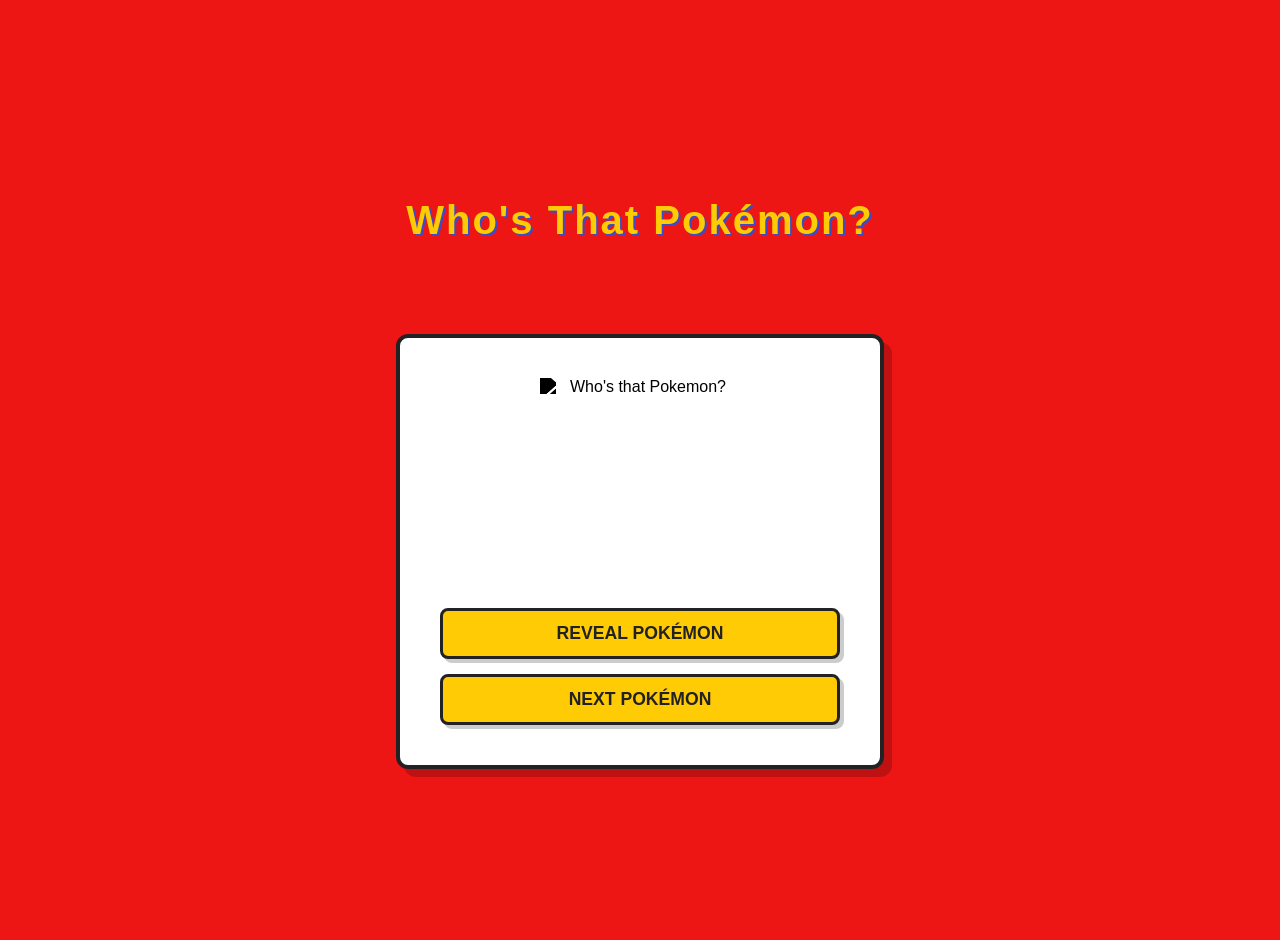
==== index.html @ 76d73d39 "milestone one. data shows on page." ====
<!DOCTYPE html>
<html lang="en">
<head>
    <meta charset="UTF-8">
    <meta name="viewport" content="width=device-width, initial-scale=1.0">
    <title>Guess the Pokemon</title>
    <link rel="stylesheet" href="./CSS/style.css">
</head>
<body>
    <h1>Who's That Pokémon?</h1>
    <h1 id="pokemonName"></h1>
    
    <div class="container">
        <img alt="Who's that Pokemon?" id="pokemonsilhouette" class="pokemon-silhouette" draggable="false" oncontextmenu="return false;">
        <button class="btn btn-reveal" onclick="revealPokemon()">Reveal Pokémon</button>
        <button class="btn btn-next" onclick="startGame()">Next Pokémon</button>
    </div>

    <script src="./JS/Pokemon.js"></script>
</body>
</html>
---- CSS/style.css ----
body {
    font-family: -apple-system, BlinkMacSystemFont, "Segoe UI", Roboto, Helvetica, Arial, sans-serif;
    background-color: #EE1515;
    color: #333;
    display: flex;
    flex-direction: column;
    align-items: center;
    justify-content: center;
    min-height: 100vh;
    margin: 0;
    padding: 20px;
}

h1 {
    font-size: 2.5rem;
    margin-bottom: 2rem;
    color: #FFCB05;
    text-shadow: 2px 2px 0px #3B4CCA;
    letter-spacing: 2px;
}

.container {
    background-color: #ffffff;
    border: 4px solid #222224;
    border-radius: 12px;
    padding: 40px;
    box-shadow: 8px 8px 0px rgba(0, 0, 0, 0.2);
    text-align: center;
    width: 100%;
    max-width: 400px;
}

.pokemon-silhouette {
    filter: brightness(0); 
    width: 200px; 
    height: 200px;
    object-fit: contain;
    display: block;
    margin: 0 auto 30px auto; 
    user-select: none; 
    -webkit-user-drag: none;
}

.pokemon-silhouette.revealed {
    filter: none;
}

button.btn {
    background-color: #FFCB05;
    color: #222224;
    font-size: 1.1rem;
    font-weight: bold;
    padding: 12px 20px;
    border: 3px solid #222224;
    border-radius: 8px;
    cursor: pointer;
    width: 100%;
    text-transform: uppercase;
    box-shadow: 4px 4px 0px rgba(0, 0, 0, 0.2);
    transition: transform 0.1s, box-shadow 0.1s;
    margin-bottom: 15px;
}

button.btn:last-child {
    margin-bottom: 0;
}

button.btn:hover {
    background-color: #f7c320;
}

button.btn:active {
    transform: translate(2px, 2px);
    box-shadow: 2px 2px 0px rgba(0, 0, 0, 0.2);
}
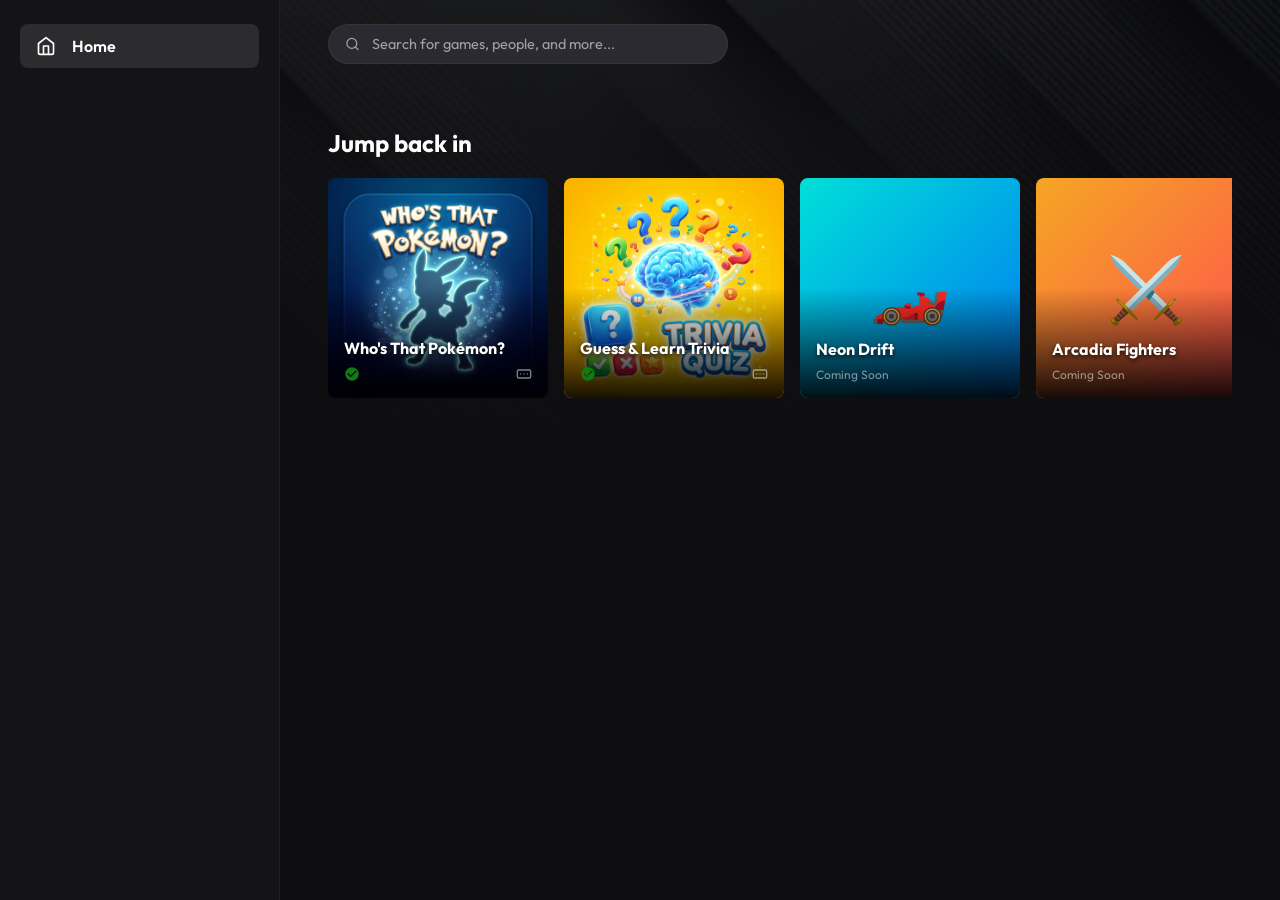
==== commit 80dd5ab6: "added triva game" ====
--- a/index.html
+++ b/index.html
@@ -3,19 +3,149 @@
 <head>
     <meta charset="UTF-8">
     <meta name="viewport" content="width=device-width, initial-scale=1.0">
-    <title>Guess the Pokemon</title>
-    <link rel="stylesheet" href="./CSS/style.css">
+    <title>ArcadiaX Dashboard</title>
+    <link rel="preconnect" href="https://fonts.googleapis.com">
+    <link rel="preconnect" href="https://fonts.gstatic.com" crossorigin>
+    <link href="https://fonts.googleapis.com/css2?family=Outfit:wght@400;500;600;700;800&display=swap" rel="stylesheet">
+    <link rel="stylesheet" href="./CSS/dashboard.css">
+    
+    <!-- Inline simple SVG definition cache to keep HTML clean -->
+    <svg style="display:none;">
+        <defs>
+            <symbol id="icon-xbox" viewBox="0 0 24 24" fill="none" stroke="currentColor" stroke-width="2" stroke-linecap="round" stroke-linejoin="round">
+                <circle cx="12" cy="12" r="10"></circle><path d="M6 12l4-4-4-4"></path><path d="M18 12l-4-4 4-4"></path>
+            </symbol>
+            <symbol id="icon-home" viewBox="0 0 24 24" fill="none" stroke="currentColor" stroke-width="2" stroke-linecap="round" stroke-linejoin="round">
+                <path d="M3 9l9-7 9 7v11a2 2 0 0 1-2 2H5a2 2 0 0 1-2-2z"></path><polyline points="9 22 9 12 15 12 15 22"></polyline>
+            </symbol>
+            <symbol id="icon-library" viewBox="0 0 24 24" fill="none" stroke="currentColor" stroke-width="2" stroke-linecap="round" stroke-linejoin="round">
+                <path d="M4 19.5A2.5 2.5 0 0 1 6.5 17H20"></path><path d="M6.5 2H20v20H6.5A2.5 2.5 0 0 1 4 19.5v-15A2.5 2.5 0 0 1 6.5 2z"></path>
+            </symbol>
+            <symbol id="icon-friends" viewBox="0 0 24 24" fill="none" stroke="currentColor" stroke-width="2" stroke-linecap="round" stroke-linejoin="round">
+                <path d="M17 21v-2a4 4 0 0 0-4-4H5a4 4 0 0 0-4 4v2"></path><circle cx="9" cy="7" r="4"></circle><path d="M23 21v-2a4 4 0 0 0-3-3.87"></path><path d="M16 3.13a4 4 0 0 1 0 7.75"></path>
+            </symbol>
+            <symbol id="icon-search" viewBox="0 0 24 24" fill="none" stroke="currentColor" stroke-width="2" stroke-linecap="round" stroke-linejoin="round">
+                <circle cx="11" cy="11" r="8"></circle><line x1="21" y1="21" x2="16.65" y2="16.65"></line>
+            </symbol>
+            <symbol id="icon-bell" viewBox="0 0 24 24" fill="none" stroke="currentColor" stroke-width="2" stroke-linecap="round" stroke-linejoin="round">
+                <path d="M18 8A6 6 0 0 0 6 8c0 7-3 9-3 9h18s-3-2-3-9"></path><path d="M13.73 21a2 2 0 0 1-3.46 0"></path>
+            </symbol>
+            <symbol id="icon-controller" viewBox="0 0 24 24" fill="none" stroke="currentColor" stroke-width="2" stroke-linecap="round" stroke-linejoin="round">
+                <rect x="2" y="6" width="20" height="12" rx="2" ry="2"></rect><path d="M12 12h.01"></path><path d="M17 12h.01"></path><path d="M7 12h.01"></path>
+            </symbol>
+        </defs>
+    </svg>
 </head>
 <body>
-    <h1>Who's That Pokémon?</h1>
-    <h1 id="pokemonName"></h1>
-    
-    <div class="container">
-        <img alt="Who's that Pokemon?" id="pokemonsilhouette" class="pokemon-silhouette" draggable="false" oncontextmenu="return false;">
-        <button class="btn btn-reveal" onclick="revealPokemon()">Reveal Pokémon</button>
-        <button class="btn btn-next" onclick="startGame()">Next Pokémon</button>
+    <div class="app-container">
+        
+        <!-- Sidebar Navigation -->
+        <aside class="sidebar">
+            <div class="sidebar-top">
+
+
+                <nav class="main-nav">
+                    <a href="#" class="nav-item active">
+                        <svg class="icon"><use href="#icon-home"></use></svg>
+                        <span>Home</span>
+                    </a>
+
+                </nav>
+                
+
+
+
+            </div>
+            
+
+        </aside>
+
+        <!-- Main Content Area -->
+        <main class="main-workspace">
+            
+            <!-- Dynamic Background -->
+            <div class="hero-background">
+                <img src="./assets/MainBg.png" alt="Hero Background">
+                <div class="hero-overlay"></div>
+            </div>
+
+            <div class="scroll-container">
+                <!-- Top Header -->
+                <header class="top-header">
+                    <div class="search-box">
+                        <svg class="icon-small"><use href="#icon-search"></use></svg>
+                        <input type="text" placeholder="Search for games, people, and more...">
+                    </div>
+
+                </header>
+
+                <div class="content-padding">
+                    <!-- Jump back in section -->
+                    <section class="game-lane">
+                        <h2 class="lane-title">Jump back in</h2>
+                        <div class="cards-grid">
+                            
+                            <!-- Game Card 1 (Active) -->
+                            <a href="pokemon.html" class="game-card focusable">
+                                <img src="./assets/pokemon_cover.png" alt="Who's that Pokemon" class="card-art">
+                                <div class="card-gradient"></div>
+                                <div class="card-footer">
+                                    <h3 class="game-title">Who's That Pokémon?</h3>
+                                    <div class="card-icons">
+                                        <svg class="icon-tiny text-success" viewBox="0 0 24 24" fill="currentColor"><path d="M12 2C6.48 2 2 6.48 2 12s4.48 10 10 10 10-4.48 10-10S17.52 2 12 2zm-2 15l-5-5 1.41-1.41L10 14.17l7.59-7.59L19 8l-9 9z"/></svg>
+                                        <svg class="icon-tiny opacity-50"><use href="#icon-controller"></use></svg>
+                                    </div>
+                                </div>
+                            </a>
+
+                            <!-- Game Card 2 (Active Trivia) -->
+                            <a href="trivia.html" class="game-card focusable">
+                                <img src="./assets/trivia_cover.png" alt="Trivia Cover" class="card-art">
+                                <div class="card-gradient"></div>
+                                <div class="card-footer">
+                                    <h3 class="game-title">Guess & Learn Trivia</h3>
+                                    <div class="card-icons">
+                                        <svg class="icon-tiny text-success" viewBox="0 0 24 24" fill="currentColor"><path d="M12 2C6.48 2 2 6.48 2 12s4.48 10 10 10 10-4.48 10-10S17.52 2 12 2zm-2 15l-5-5 1.41-1.41L10 14.17l7.59-7.59L19 8l-9 9z"/></svg>
+                                        <svg class="icon-tiny opacity-50"><use href="#icon-controller"></use></svg>
+                                    </div>
+                                </div>
+                            </a>
+
+                            <!-- Game Card 3 (Coming Soon) -->
+                            <div class="game-card locked focusable">
+                                <div class="placeholder-art" style="background: linear-gradient(135deg, #00DFD8, #007CF0);">
+                                    <span class="emoji">🏎️</span>
+                                </div>
+                                <div class="card-gradient"></div>
+                                <div class="card-footer">
+                                    <h3 class="game-title">Neon Drift</h3>
+                                    <div class="card-icons">
+                                        <span class="text-xs opacity-50">Coming Soon</span>
+                                    </div>
+                                </div>
+                            </div>
+                            
+                            <!-- Game Card 4 (Coming Soon) -->
+                            <div class="game-card locked focusable">
+                                <div class="placeholder-art" style="background: linear-gradient(135deg, #F5A623, #FF4E50);">
+                                    <span class="emoji">⚔️</span>
+                                </div>
+                                <div class="card-gradient"></div>
+                                <div class="card-footer">
+                                    <h3 class="game-title">Arcadia Fighters</h3>
+                                    <div class="card-icons">
+                                        <span class="text-xs opacity-50">Coming Soon</span>
+                                    </div>
+                                </div>
+                            </div>
+
+                        </div>
+                    </section>
+
+
+                </div>
+            </div>
+        </main>
     </div>
-
-    <script src="./JS/Pokemon.js"></script>
 </body>
 </html>
--- a/CSS/dashboard.css
+++ b/CSS/dashboard.css
@@ -0,0 +1,517 @@
+/* ===== RESET & BASE ===== */
+*, *::before, *::after {
+    margin: 0;
+    padding: 0;
+    box-sizing: border-box;
+}
+
+:root {
+    --bg-main: #0E0E10;
+    --bg-sidebar: #141416;
+    --bg-card: #202024;
+    --bg-search: #2A2A30;
+    --text-primary: #ffffff;
+    --text-muted: #A1A1AA;
+    --text-dark: #18181b;
+    --success: #107C10; /* Xbox green */
+    --focus-ring: #ffffff;
+    --font: 'Outfit', -apple-system, BlinkMacSystemFont, "Segoe UI", Roboto, sans-serif;
+    
+    /* Layout */
+    --sidebar-width: 280px;
+    --header-height: 80px;
+}
+
+body {
+    font-family: var(--font);
+    background-color: var(--bg-main);
+    color: var(--text-primary);
+    overflow: hidden; /* App feels like a single page app */
+    width: 100vw;
+    height: 100vh;
+}
+
+a {
+    text-decoration: none;
+    color: inherit;
+}
+
+button {
+    font-family: inherit;
+    border: none;
+    background: none;
+    cursor: pointer;
+}
+
+/* Utilities */
+.text-success { color: var(--success); }
+.text-muted { color: var(--text-muted); }
+.text-xs { font-size: 0.75rem; }
+.opacity-50 { opacity: 0.5; }
+.mt-xl { margin-top: 3rem; }
+
+/* ===== APP LAYOUT ===== */
+.app-container {
+    display: flex;
+    width: 100vw;
+    height: 100vh;
+}
+
+/* ===== SIDEBAR ===== */
+.sidebar {
+    width: var(--sidebar-width);
+    background-color: var(--bg-sidebar);
+    height: 100vh;
+    display: flex;
+    flex-direction: column;
+    justify-content: space-between;
+    padding: 24px 20px;
+    border-right: 1px solid rgba(255,255,255,0.05);
+    z-index: 10;
+}
+
+.logo-area {
+    display: flex;
+    justify-content: space-between;
+    align-items: center;
+    margin-bottom: 32px;
+}
+
+.brand-logo {
+    width: 28px;
+    height: 28px;
+}
+
+.btn-bell {
+    width: 20px;
+    height: 20px;
+    color: var(--text-primary);
+    transition: color 0.2s;
+    cursor: pointer;
+}
+
+.btn-bell:hover { color: var(--text-muted); }
+
+.main-nav {
+    display: flex;
+    flex-direction: column;
+    gap: 8px;
+    margin-bottom: 32px;
+}
+
+.nav-item {
+    display: flex;
+    align-items: center;
+    gap: 16px;
+    padding: 12px 16px;
+    border-radius: 8px;
+    color: var(--text-muted);
+    font-weight: 600;
+    transition: all 0.2s;
+}
+
+.nav-item .icon {
+    width: 20px;
+    height: 20px;
+}
+
+.nav-item:hover {
+    background-color: rgba(255,255,255,0.05);
+    color: var(--text-primary);
+}
+
+.nav-item.active {
+    background-color: rgba(255,255,255,0.1);
+    color: var(--text-primary);
+}
+
+.nav-section {
+    margin-bottom: 32px;
+}
+
+.section-title {
+    font-size: 0.85rem;
+    font-weight: 700;
+    text-transform: uppercase;
+    letter-spacing: 0.5px;
+    color: var(--text-muted);
+    margin-bottom: 16px;
+    display: flex;
+    align-items: center;
+    gap: 8px;
+}
+
+.icon-small {
+    width: 16px;
+    height: 16px;
+}
+
+.friend-group {
+    display: flex;
+    margin-bottom: 12px;
+}
+
+.friend-avatar {
+    width: 32px;
+    height: 32px;
+    border-radius: 50%;
+    display: flex;
+    align-items: center;
+    justify-content: center;
+    font-weight: 800;
+    font-size: 0.85rem;
+    border: 2px solid var(--bg-sidebar);
+    margin-left: -8px;
+    position: relative;
+}
+
+.friend-avatar:first-child { margin-left: 0; }
+
+.friend-avatar.online::after {
+    content: '';
+    position: absolute;
+    bottom: -2px;
+    right: -2px;
+    width: 10px;
+    height: 10px;
+    background-color: var(--success);
+    border: 2px solid var(--bg-sidebar);
+    border-radius: 50%;
+}
+
+.friend-status {
+    font-size: 0.8rem;
+    color: var(--text-muted);
+}
+
+/* Recents */
+.recent-list { display: flex; flex-direction: column; gap: 12px; }
+.recent-item {
+    display: flex;
+    align-items: center;
+    gap: 12px;
+    padding: 8px;
+    border-radius: 8px;
+    background: rgba(255,255,255,0.03);
+    transition: background 0.2s;
+    cursor: pointer;
+}
+.recent-item:hover { background: rgba(255,255,255,0.08); }
+.recent-img { width: 40px; height: 40px; border-radius: 6px; object-fit: cover; }
+.recent-info h4 { font-size: 0.85rem; font-weight: 600; white-space: nowrap; overflow: hidden; text-overflow: ellipsis; max-width: 120px; }
+.recent-info span { font-size: 0.7rem; color: var(--text-muted); }
+
+/* Sidebar bottom */
+.btn-collapse {
+    width: 36px;
+    height: 36px;
+    border-radius: 50%;
+    color: var(--text-muted);
+    display: flex;
+    align-items: center;
+    justify-content: center;
+    transition: all 0.2s;
+}
+.btn-collapse:hover { background: rgba(255,255,255,0.1); color: var(--text-primary); }
+
+/* ===== MAIN WORKSPACE ===== */
+.main-workspace {
+    flex: 1;
+    position: relative;
+    height: 100vh;
+    overflow: hidden;
+}
+
+.hero-background {
+    position: absolute;
+    inset: 0;
+    z-index: 0;
+}
+
+.hero-background img {
+    width: 100%;
+    height: 60vh;
+    object-fit: cover;
+    object-position: top center;
+    opacity: 0.6;
+}
+
+.hero-overlay {
+    position: absolute;
+    inset: 0;
+    background: linear-gradient(to bottom, 
+        rgba(14, 14, 16, 0.4) 0%, 
+        rgba(14, 14, 16, 0.9) 40%, 
+        rgba(14, 14, 16, 1) 60%
+    );
+}
+
+.scroll-container {
+    position: relative;
+    z-index: 5;
+    height: 100%;
+    overflow-y: auto;
+    overflow-x: hidden;
+    padding-bottom: 100px;
+}
+
+/* Custom Scrollbar */
+.scroll-container::-webkit-scrollbar { width: 8px; }
+.scroll-container::-webkit-scrollbar-track { background: transparent; }
+.scroll-container::-webkit-scrollbar-thumb { background: rgba(255,255,255,0.2); border-radius: 4px; }
+.scroll-container::-webkit-scrollbar-thumb:hover { background: rgba(255,255,255,0.3); }
+
+/* ===== TOP HEADER ===== */
+.top-header {
+    display: flex;
+    align-items: center;
+    justify-content: space-between;
+    padding: 24px 48px;
+    position: sticky;
+    top: 0;
+    z-index: 20;
+    /* Optional: add blur when scrolled */
+}
+
+.nav-controls .btn-icon {
+    width: 40px;
+    height: 40px;
+    border-radius: 50%;
+    background: rgba(255,255,255,0.05);
+    color: var(--text-primary);
+    display: flex;
+    align-items: center;
+    justify-content: center;
+    backdrop-filter: blur(10px);
+    transition: background 0.2s;
+}
+
+.nav-controls .btn-icon:hover { background: rgba(255,255,255,0.15); }
+
+.search-box {
+    flex: 0 1 400px;
+    background: var(--bg-search);
+    border-radius: 20px;
+    height: 40px;
+    display: flex;
+    align-items: center;
+    padding: 0 16px;
+    gap: 12px;
+    border: 1px solid rgba(255,255,255,0.05);
+    transition: border-color 0.2s, background 0.2s;
+}
+
+.search-box:focus-within {
+    background: rgba(255,255,255,0.1);
+    border-color: rgba(255,255,255,0.2);
+}
+
+.search-box input {
+    background: none;
+    border: none;
+    outline: none;
+    color: var(--text-primary);
+    font-family: var(--font);
+    font-size: 0.9rem;
+    width: 100%;
+}
+
+.search-box input::placeholder { color: var(--text-muted); }
+.search-box .icon-small { color: var(--text-muted); }
+
+.user-layout {
+    display: flex;
+    align-items: center;
+    gap: 24px;
+}
+
+.btn-preview {
+    background: rgba(255,255,255,0.1);
+    color: var(--text-primary);
+    padding: 8px 16px;
+    border-radius: 20px;
+    font-size: 0.85rem;
+    font-weight: 600;
+    backdrop-filter: blur(10px);
+    border: 1px solid rgba(255,255,255,0.05);
+    transition: background 0.2s;
+}
+.btn-preview:hover { background: rgba(255,255,255,0.2); }
+
+.user-pill {
+    display: flex;
+    align-items: center;
+    gap: 12px;
+    cursor: pointer;
+}
+
+.user-avatar-main {
+    width: 40px;
+    height: 40px;
+    border-radius: 50%;
+    background: linear-gradient(135deg, #107C10, #3B4CCA);
+    display: flex;
+    align-items: center;
+    justify-content: center;
+    font-weight: 800;
+    font-size: 1.2rem;
+    position: relative;
+    border: 2px solid transparent;
+    transition: border-color 0.2s;
+}
+
+.user-pill:hover .user-avatar-main { border-color: var(--text-primary); }
+
+.user-avatar-main::after {
+    content: '';
+    position: absolute;
+    bottom: -2px;
+    right: -2px;
+    width: 12px;
+    height: 12px;
+    background-color: var(--success);
+    border: 2px solid var(--bg-main);
+    border-radius: 50%;
+}
+
+.user-details {
+    display: flex;
+    flex-direction: column;
+}
+
+.username { font-weight: 700; font-size: 0.95rem; }
+.gamerscore { font-size: 0.75rem; color: var(--text-muted); display: flex; align-items: center; gap: 6px; }
+.badge { font-size: 0.6rem; padding: 2px 6px; background: rgba(255,255,255,0.1); border-radius: 4px; border: 1px solid rgba(255,255,255,0.2); font-weight: 700; letter-spacing: 0.5px; }
+
+/* ===== CONTENT PADDING ===== */
+.content-padding { padding: 40px 48px; }
+
+/* ===== GAME LANES ===== */
+.game-lane {
+    margin-bottom: 40px;
+}
+
+.lane-title {
+    font-size: 1.5rem;
+    font-weight: 700;
+    margin-bottom: 20px;
+}
+
+.cards-grid {
+    display: flex;
+    gap: 16px;
+    overflow-x: auto;
+    padding-bottom: 24px; /* Space for hover expansion */
+    margin-bottom: -24px;
+    /* Hide scrollbar for grid */
+    scrollbar-width: none;
+    -ms-overflow-style: none;
+}
+
+.cards-grid::-webkit-scrollbar { display: none; }
+
+/* Card Styling */
+.game-card {
+    position: relative;
+    width: 220px;
+    flex: 0 0 220px;
+    aspect-ratio: 1 / 1;
+    border-radius: 8px;
+    overflow: hidden;
+    background-color: var(--bg-card);
+    transition: transform 0.2s cubic-bezier(0.34, 1.56, 0.64, 1), box-shadow 0.2s;
+    outline: 3px solid transparent;
+    outline-offset: 4px;
+}
+
+
+.card-art, .placeholder-art {
+    width: 100%;
+    height: 100%;
+    object-fit: cover;
+    position: absolute;
+    inset: 0;
+}
+
+.placeholder-art {
+    display: flex;
+    align-items: center;
+    justify-content: center;
+    font-size: 4rem;
+}
+
+.card-gradient {
+    position: absolute;
+    inset: 0;
+    background: linear-gradient(to top, rgba(0,0,0,0.9) 0%, rgba(0,0,0,0) 50%);
+    pointer-events: none;
+}
+
+.card-footer {
+    position: absolute;
+    bottom: 0;
+    left: 0;
+    right: 0;
+    padding: 16px;
+    z-index: 2;
+}
+
+.game-title {
+    font-size: 1rem;
+    font-weight: 700;
+    margin-bottom: 8px;
+    text-shadow: 0 2px 4px rgba(0,0,0,0.8);
+}
+
+.card-icons {
+    display: flex;
+    align-items: center;
+    justify-content: space-between;
+}
+
+.icon-tiny {
+    width: 16px; height: 16px;
+}
+
+.game-card.locked .card-art { filter: grayscale(1) brightness(0.6); }
+
+/* Play with friends special */
+.multiplayer-icon {
+    width: 64px;
+    height: 64px;
+    border-radius: 50%;
+    border: 2px solid var(--success);
+    color: var(--success);
+    display: flex;
+    align-items: center;
+    justify-content: center;
+    background: rgba(16, 124, 16, 0.1);
+}
+
+/* ===== RESPONSIVE ===== */
+@media (max-width: 1024px) {
+    .sidebar { width: 80px; padding: 24px 10px; }
+    .nav-item span, .section-title, .friend-status, .recent-info, .user-details { display: none; }
+    .logo-area { justify-content: center; flex-direction: column; gap: 20px; }
+    .friend-group { flex-direction: column; gap: 8px; }
+    .friend-avatar { margin-left: 0; margin-top: -8px; }
+    .friend-avatar:first-child { margin-top: 0; }
+    .recent-item { justify-content: center; padding: 4px; }
+    .btn-preview { display: none; }
+    .search-box { flex: 1; margin-right: 16px; }
+}
+
+@media (max-width: 768px) {
+    .app-container { flex-direction: column-reverse; }
+    .sidebar { width: 100vw; height: auto; border-right: none; border-top: 1px solid rgba(255,255,255,0.05); flex-direction: row; padding: 12px 20px; }
+    .sidebar-top { display: flex; flex-direction: row; width: 100%; justify-content: space-around; align-items: center; }
+    .main-nav { flex-direction: row; margin-bottom: 0; }
+    .logo-area, .nav-section, .sidebar-bottom { display: none; }
+    .nav-item { padding: 8px; }
+
+    .top-header { padding: 16px 20px; }
+    .content-padding { padding: 20px; }
+    
+    .game-card { width: 160px; flex: 0 0 160px; }
+    .hero-background img { height: 40vh; }
+}
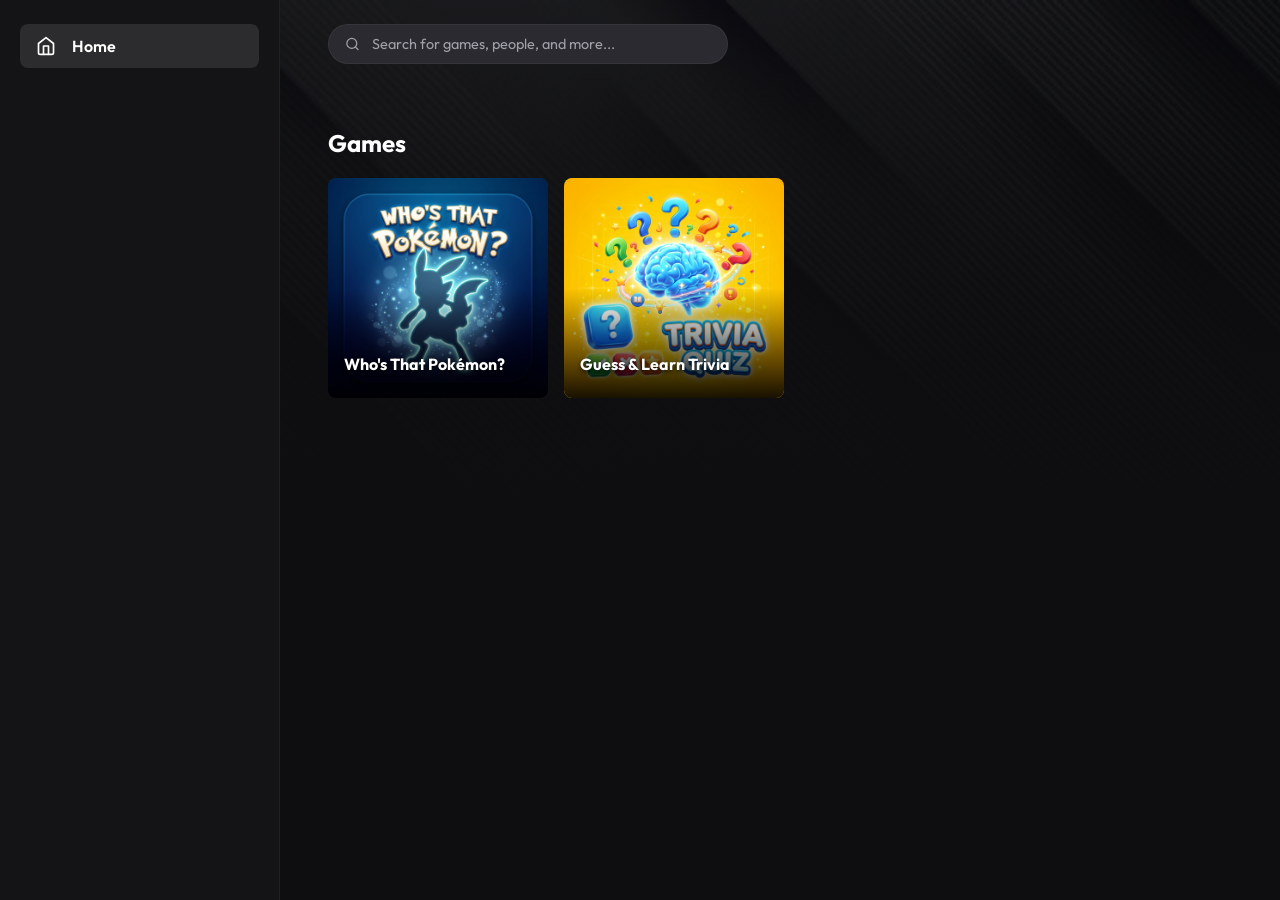
==== commit 3f934869: "minor fixes" ====
--- a/index.html
+++ b/index.html
@@ -9,26 +9,13 @@
     <link href="https://fonts.googleapis.com/css2?family=Outfit:wght@400;500;600;700;800&display=swap" rel="stylesheet">
     <link rel="stylesheet" href="./CSS/dashboard.css">
     
-    <!-- Inline simple SVG definition cache to keep HTML clean -->
     <svg style="display:none;">
         <defs>
-            <symbol id="icon-xbox" viewBox="0 0 24 24" fill="none" stroke="currentColor" stroke-width="2" stroke-linecap="round" stroke-linejoin="round">
-                <circle cx="12" cy="12" r="10"></circle><path d="M6 12l4-4-4-4"></path><path d="M18 12l-4-4 4-4"></path>
-            </symbol>
             <symbol id="icon-home" viewBox="0 0 24 24" fill="none" stroke="currentColor" stroke-width="2" stroke-linecap="round" stroke-linejoin="round">
                 <path d="M3 9l9-7 9 7v11a2 2 0 0 1-2 2H5a2 2 0 0 1-2-2z"></path><polyline points="9 22 9 12 15 12 15 22"></polyline>
             </symbol>
-            <symbol id="icon-library" viewBox="0 0 24 24" fill="none" stroke="currentColor" stroke-width="2" stroke-linecap="round" stroke-linejoin="round">
-                <path d="M4 19.5A2.5 2.5 0 0 1 6.5 17H20"></path><path d="M6.5 2H20v20H6.5A2.5 2.5 0 0 1 4 19.5v-15A2.5 2.5 0 0 1 6.5 2z"></path>
-            </symbol>
-            <symbol id="icon-friends" viewBox="0 0 24 24" fill="none" stroke="currentColor" stroke-width="2" stroke-linecap="round" stroke-linejoin="round">
-                <path d="M17 21v-2a4 4 0 0 0-4-4H5a4 4 0 0 0-4 4v2"></path><circle cx="9" cy="7" r="4"></circle><path d="M23 21v-2a4 4 0 0 0-3-3.87"></path><path d="M16 3.13a4 4 0 0 1 0 7.75"></path>
-            </symbol>
             <symbol id="icon-search" viewBox="0 0 24 24" fill="none" stroke="currentColor" stroke-width="2" stroke-linecap="round" stroke-linejoin="round">
                 <circle cx="11" cy="11" r="8"></circle><line x1="21" y1="21" x2="16.65" y2="16.65"></line>
-            </symbol>
-            <symbol id="icon-bell" viewBox="0 0 24 24" fill="none" stroke="currentColor" stroke-width="2" stroke-linecap="round" stroke-linejoin="round">
-                <path d="M18 8A6 6 0 0 0 6 8c0 7-3 9-3 9h18s-3-2-3-9"></path><path d="M13.73 21a2 2 0 0 1-3.46 0"></path>
             </symbol>
             <symbol id="icon-controller" viewBox="0 0 24 24" fill="none" stroke="currentColor" stroke-width="2" stroke-linecap="round" stroke-linejoin="round">
                 <rect x="2" y="6" width="20" height="12" rx="2" ry="2"></rect><path d="M12 12h.01"></path><path d="M17 12h.01"></path><path d="M7 12h.01"></path>
@@ -38,114 +25,58 @@
 </head>
 <body>
     <div class="app-container">
-        
-        <!-- Sidebar Navigation -->
         <aside class="sidebar">
             <div class="sidebar-top">
-
-
                 <nav class="main-nav">
                     <a href="#" class="nav-item active">
                         <svg class="icon"><use href="#icon-home"></use></svg>
                         <span>Home</span>
                     </a>
-
                 </nav>
-                
-
-
-
             </div>
-            
-
         </aside>
 
-        <!-- Main Content Area -->
         <main class="main-workspace">
-            
-            <!-- Dynamic Background -->
             <div class="hero-background">
                 <img src="./assets/MainBg.png" alt="Hero Background">
                 <div class="hero-overlay"></div>
             </div>
 
             <div class="scroll-container">
-                <!-- Top Header -->
                 <header class="top-header">
                     <div class="search-box">
                         <svg class="icon-small"><use href="#icon-search"></use></svg>
-                        <input type="text" placeholder="Search for games, people, and more...">
+                        <input type="text" id="searchInput" placeholder="Search for games, people, and more...">
                     </div>
-
                 </header>
 
                 <div class="content-padding">
-                    <!-- Jump back in section -->
                     <section class="game-lane">
-                        <h2 class="lane-title">Jump back in</h2>
+                        <h2 class="lane-title">Games</h2>
                         <div class="cards-grid">
                             
-                            <!-- Game Card 1 (Active) -->
-                            <a href="pokemon.html" class="game-card focusable">
+                            <a href="gameshtml/pokemon.html" class="game-card focusable">
                                 <img src="./assets/pokemon_cover.png" alt="Who's that Pokemon" class="card-art">
                                 <div class="card-gradient"></div>
                                 <div class="card-footer">
                                     <h3 class="game-title">Who's That Pokémon?</h3>
-                                    <div class="card-icons">
-                                        <svg class="icon-tiny text-success" viewBox="0 0 24 24" fill="currentColor"><path d="M12 2C6.48 2 2 6.48 2 12s4.48 10 10 10 10-4.48 10-10S17.52 2 12 2zm-2 15l-5-5 1.41-1.41L10 14.17l7.59-7.59L19 8l-9 9z"/></svg>
-                                        <svg class="icon-tiny opacity-50"><use href="#icon-controller"></use></svg>
-                                    </div>
                                 </div>
                             </a>
 
-                            <!-- Game Card 2 (Active Trivia) -->
-                            <a href="trivia.html" class="game-card focusable">
+                            <a href="gameshtml/trivia.html" class="game-card focusable">
                                 <img src="./assets/trivia_cover.png" alt="Trivia Cover" class="card-art">
                                 <div class="card-gradient"></div>
                                 <div class="card-footer">
                                     <h3 class="game-title">Guess & Learn Trivia</h3>
-                                    <div class="card-icons">
-                                        <svg class="icon-tiny text-success" viewBox="0 0 24 24" fill="currentColor"><path d="M12 2C6.48 2 2 6.48 2 12s4.48 10 10 10 10-4.48 10-10S17.52 2 12 2zm-2 15l-5-5 1.41-1.41L10 14.17l7.59-7.59L19 8l-9 9z"/></svg>
-                                        <svg class="icon-tiny opacity-50"><use href="#icon-controller"></use></svg>
-                                    </div>
                                 </div>
                             </a>
 
-                            <!-- Game Card 3 (Coming Soon) -->
-                            <div class="game-card locked focusable">
-                                <div class="placeholder-art" style="background: linear-gradient(135deg, #00DFD8, #007CF0);">
-                                    <span class="emoji">🏎️</span>
-                                </div>
-                                <div class="card-gradient"></div>
-                                <div class="card-footer">
-                                    <h3 class="game-title">Neon Drift</h3>
-                                    <div class="card-icons">
-                                        <span class="text-xs opacity-50">Coming Soon</span>
-                                    </div>
-                                </div>
-                            </div>
-                            
-                            <!-- Game Card 4 (Coming Soon) -->
-                            <div class="game-card locked focusable">
-                                <div class="placeholder-art" style="background: linear-gradient(135deg, #F5A623, #FF4E50);">
-                                    <span class="emoji">⚔️</span>
-                                </div>
-                                <div class="card-gradient"></div>
-                                <div class="card-footer">
-                                    <h3 class="game-title">Arcadia Fighters</h3>
-                                    <div class="card-icons">
-                                        <span class="text-xs opacity-50">Coming Soon</span>
-                                    </div>
-                                </div>
-                            </div>
-
                         </div>
                     </section>
-
-
                 </div>
             </div>
         </main>
     </div>
+    <script src="./JS/dashboard.js"></script>
 </body>
 </html>
--- a/CSS/dashboard.css
+++ b/CSS/dashboard.css
@@ -1,4 +1,3 @@
-/* ===== RESET & BASE ===== */
 *, *::before, *::after {
     margin: 0;
     padding: 0;
@@ -13,11 +12,9 @@
     --text-primary: #ffffff;
     --text-muted: #A1A1AA;
     --text-dark: #18181b;
-    --success: #107C10; /* Xbox green */
+    --success: #107C10;
     --focus-ring: #ffffff;
     --font: 'Outfit', -apple-system, BlinkMacSystemFont, "Segoe UI", Roboto, sans-serif;
-    
-    /* Layout */
     --sidebar-width: 280px;
     --header-height: 80px;
 }
@@ -26,7 +23,7 @@
     font-family: var(--font);
     background-color: var(--bg-main);
     color: var(--text-primary);
-    overflow: hidden; /* App feels like a single page app */
+    overflow: hidden;
     width: 100vw;
     height: 100vh;
 }
@@ -43,21 +40,18 @@
     cursor: pointer;
 }
 
-/* Utilities */
 .text-success { color: var(--success); }
 .text-muted { color: var(--text-muted); }
 .text-xs { font-size: 0.75rem; }
 .opacity-50 { opacity: 0.5; }
 .mt-xl { margin-top: 3rem; }
 
-/* ===== APP LAYOUT ===== */
 .app-container {
     display: flex;
     width: 100vw;
     height: 100vh;
 }
 
-/* ===== SIDEBAR ===== */
 .sidebar {
     width: var(--sidebar-width);
     background-color: var(--bg-sidebar);
@@ -69,28 +63,6 @@
     border-right: 1px solid rgba(255,255,255,0.05);
     z-index: 10;
 }
-
-.logo-area {
-    display: flex;
-    justify-content: space-between;
-    align-items: center;
-    margin-bottom: 32px;
-}
-
-.brand-logo {
-    width: 28px;
-    height: 28px;
-}
-
-.btn-bell {
-    width: 20px;
-    height: 20px;
-    color: var(--text-primary);
-    transition: color 0.2s;
-    cursor: pointer;
-}
-
-.btn-bell:hover { color: var(--text-muted); }
 
 .main-nav {
     display: flex;
@@ -125,96 +97,11 @@
     color: var(--text-primary);
 }
 
-.nav-section {
-    margin-bottom: 32px;
-}
-
-.section-title {
-    font-size: 0.85rem;
-    font-weight: 700;
-    text-transform: uppercase;
-    letter-spacing: 0.5px;
-    color: var(--text-muted);
-    margin-bottom: 16px;
-    display: flex;
-    align-items: center;
-    gap: 8px;
-}
-
 .icon-small {
     width: 16px;
     height: 16px;
 }
 
-.friend-group {
-    display: flex;
-    margin-bottom: 12px;
-}
-
-.friend-avatar {
-    width: 32px;
-    height: 32px;
-    border-radius: 50%;
-    display: flex;
-    align-items: center;
-    justify-content: center;
-    font-weight: 800;
-    font-size: 0.85rem;
-    border: 2px solid var(--bg-sidebar);
-    margin-left: -8px;
-    position: relative;
-}
-
-.friend-avatar:first-child { margin-left: 0; }
-
-.friend-avatar.online::after {
-    content: '';
-    position: absolute;
-    bottom: -2px;
-    right: -2px;
-    width: 10px;
-    height: 10px;
-    background-color: var(--success);
-    border: 2px solid var(--bg-sidebar);
-    border-radius: 50%;
-}
-
-.friend-status {
-    font-size: 0.8rem;
-    color: var(--text-muted);
-}
-
-/* Recents */
-.recent-list { display: flex; flex-direction: column; gap: 12px; }
-.recent-item {
-    display: flex;
-    align-items: center;
-    gap: 12px;
-    padding: 8px;
-    border-radius: 8px;
-    background: rgba(255,255,255,0.03);
-    transition: background 0.2s;
-    cursor: pointer;
-}
-.recent-item:hover { background: rgba(255,255,255,0.08); }
-.recent-img { width: 40px; height: 40px; border-radius: 6px; object-fit: cover; }
-.recent-info h4 { font-size: 0.85rem; font-weight: 600; white-space: nowrap; overflow: hidden; text-overflow: ellipsis; max-width: 120px; }
-.recent-info span { font-size: 0.7rem; color: var(--text-muted); }
-
-/* Sidebar bottom */
-.btn-collapse {
-    width: 36px;
-    height: 36px;
-    border-radius: 50%;
-    color: var(--text-muted);
-    display: flex;
-    align-items: center;
-    justify-content: center;
-    transition: all 0.2s;
-}
-.btn-collapse:hover { background: rgba(255,255,255,0.1); color: var(--text-primary); }
-
-/* ===== MAIN WORKSPACE ===== */
 .main-workspace {
     flex: 1;
     position: relative;
@@ -255,13 +142,11 @@
     padding-bottom: 100px;
 }
 
-/* Custom Scrollbar */
 .scroll-container::-webkit-scrollbar { width: 8px; }
 .scroll-container::-webkit-scrollbar-track { background: transparent; }
 .scroll-container::-webkit-scrollbar-thumb { background: rgba(255,255,255,0.2); border-radius: 4px; }
 .scroll-container::-webkit-scrollbar-thumb:hover { background: rgba(255,255,255,0.3); }
 
-/* ===== TOP HEADER ===== */
 .top-header {
     display: flex;
     align-items: center;
@@ -270,23 +155,7 @@
     position: sticky;
     top: 0;
     z-index: 20;
-    /* Optional: add blur when scrolled */
-}
-
-.nav-controls .btn-icon {
-    width: 40px;
-    height: 40px;
-    border-radius: 50%;
-    background: rgba(255,255,255,0.05);
-    color: var(--text-primary);
-    display: flex;
-    align-items: center;
-    justify-content: center;
-    backdrop-filter: blur(10px);
-    transition: background 0.2s;
-}
-
-.nav-controls .btn-icon:hover { background: rgba(255,255,255,0.15); }
+}
 
 .search-box {
     flex: 0 1 400px;
@@ -319,74 +188,8 @@
 .search-box input::placeholder { color: var(--text-muted); }
 .search-box .icon-small { color: var(--text-muted); }
 
-.user-layout {
-    display: flex;
-    align-items: center;
-    gap: 24px;
-}
-
-.btn-preview {
-    background: rgba(255,255,255,0.1);
-    color: var(--text-primary);
-    padding: 8px 16px;
-    border-radius: 20px;
-    font-size: 0.85rem;
-    font-weight: 600;
-    backdrop-filter: blur(10px);
-    border: 1px solid rgba(255,255,255,0.05);
-    transition: background 0.2s;
-}
-.btn-preview:hover { background: rgba(255,255,255,0.2); }
-
-.user-pill {
-    display: flex;
-    align-items: center;
-    gap: 12px;
-    cursor: pointer;
-}
-
-.user-avatar-main {
-    width: 40px;
-    height: 40px;
-    border-radius: 50%;
-    background: linear-gradient(135deg, #107C10, #3B4CCA);
-    display: flex;
-    align-items: center;
-    justify-content: center;
-    font-weight: 800;
-    font-size: 1.2rem;
-    position: relative;
-    border: 2px solid transparent;
-    transition: border-color 0.2s;
-}
-
-.user-pill:hover .user-avatar-main { border-color: var(--text-primary); }
-
-.user-avatar-main::after {
-    content: '';
-    position: absolute;
-    bottom: -2px;
-    right: -2px;
-    width: 12px;
-    height: 12px;
-    background-color: var(--success);
-    border: 2px solid var(--bg-main);
-    border-radius: 50%;
-}
-
-.user-details {
-    display: flex;
-    flex-direction: column;
-}
-
-.username { font-weight: 700; font-size: 0.95rem; }
-.gamerscore { font-size: 0.75rem; color: var(--text-muted); display: flex; align-items: center; gap: 6px; }
-.badge { font-size: 0.6rem; padding: 2px 6px; background: rgba(255,255,255,0.1); border-radius: 4px; border: 1px solid rgba(255,255,255,0.2); font-weight: 700; letter-spacing: 0.5px; }
-
-/* ===== CONTENT PADDING ===== */
 .content-padding { padding: 40px 48px; }
 
-/* ===== GAME LANES ===== */
 .game-lane {
     margin-bottom: 40px;
 }
@@ -401,16 +204,14 @@
     display: flex;
     gap: 16px;
     overflow-x: auto;
-    padding-bottom: 24px; /* Space for hover expansion */
+    padding-bottom: 24px;
     margin-bottom: -24px;
-    /* Hide scrollbar for grid */
     scrollbar-width: none;
     -ms-overflow-style: none;
 }
 
 .cards-grid::-webkit-scrollbar { display: none; }
 
-/* Card Styling */
 .game-card {
     position: relative;
     width: 220px;
@@ -424,20 +225,12 @@
     outline-offset: 4px;
 }
 
-
-.card-art, .placeholder-art {
+.card-art {
     width: 100%;
     height: 100%;
     object-fit: cover;
     position: absolute;
     inset: 0;
-}
-
-.placeholder-art {
-    display: flex;
-    align-items: center;
-    justify-content: center;
-    font-size: 4rem;
 }
 
 .card-gradient {
@@ -463,41 +256,9 @@
     text-shadow: 0 2px 4px rgba(0,0,0,0.8);
 }
 
-.card-icons {
-    display: flex;
-    align-items: center;
-    justify-content: space-between;
-}
-
-.icon-tiny {
-    width: 16px; height: 16px;
-}
-
-.game-card.locked .card-art { filter: grayscale(1) brightness(0.6); }
-
-/* Play with friends special */
-.multiplayer-icon {
-    width: 64px;
-    height: 64px;
-    border-radius: 50%;
-    border: 2px solid var(--success);
-    color: var(--success);
-    display: flex;
-    align-items: center;
-    justify-content: center;
-    background: rgba(16, 124, 16, 0.1);
-}
-
-/* ===== RESPONSIVE ===== */
 @media (max-width: 1024px) {
     .sidebar { width: 80px; padding: 24px 10px; }
-    .nav-item span, .section-title, .friend-status, .recent-info, .user-details { display: none; }
-    .logo-area { justify-content: center; flex-direction: column; gap: 20px; }
-    .friend-group { flex-direction: column; gap: 8px; }
-    .friend-avatar { margin-left: 0; margin-top: -8px; }
-    .friend-avatar:first-child { margin-top: 0; }
-    .recent-item { justify-content: center; padding: 4px; }
-    .btn-preview { display: none; }
+    .nav-item span { display: none; }
     .search-box { flex: 1; margin-right: 16px; }
 }
 
@@ -506,7 +267,6 @@
     .sidebar { width: 100vw; height: auto; border-right: none; border-top: 1px solid rgba(255,255,255,0.05); flex-direction: row; padding: 12px 20px; }
     .sidebar-top { display: flex; flex-direction: row; width: 100%; justify-content: space-around; align-items: center; }
     .main-nav { flex-direction: row; margin-bottom: 0; }
-    .logo-area, .nav-section, .sidebar-bottom { display: none; }
     .nav-item { padding: 8px; }
 
     .top-header { padding: 16px 20px; }
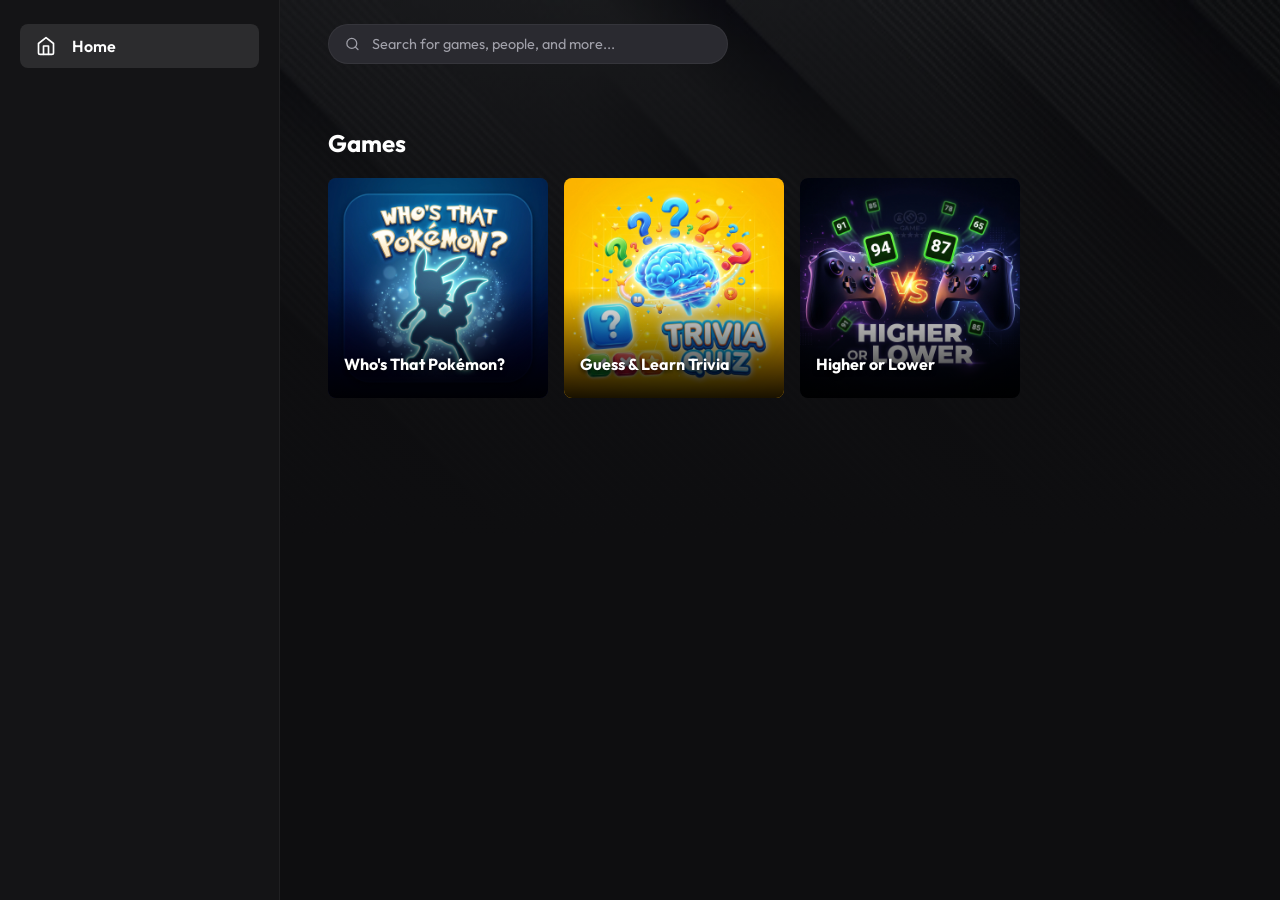
==== commit d57dbdc8: "Final commit" ====
--- a/index.html
+++ b/index.html
@@ -71,6 +71,14 @@
                                 </div>
                             </a>
 
+                            <a href="gameshtml/ratings.html" class="game-card focusable">
+                                <img src="./assets/ratings_cover.png" alt="Higher or Lower" class="card-art">
+                                <div class="card-gradient"></div>
+                                <div class="card-footer">
+                                    <h3 class="game-title">Higher or Lower</h3>
+                                </div>
+                            </a>
+
                         </div>
                     </section>
                 </div>
